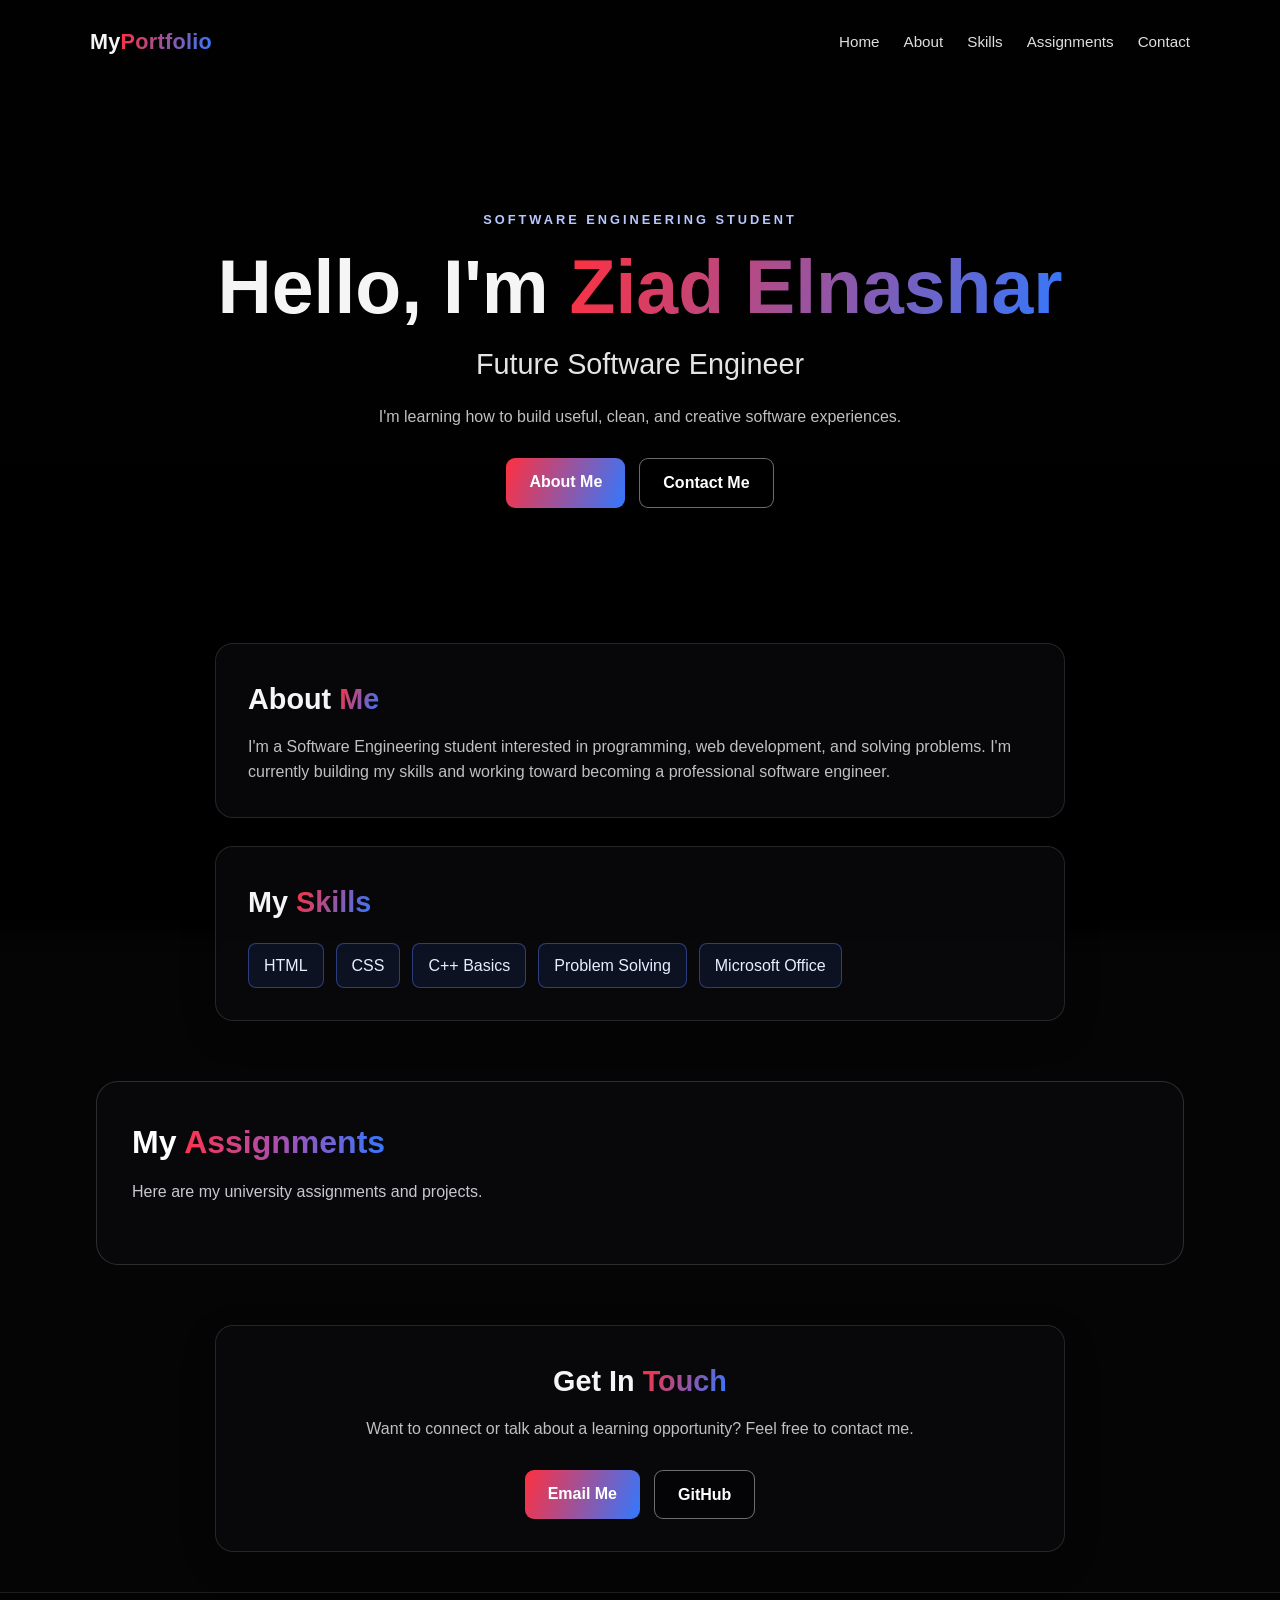
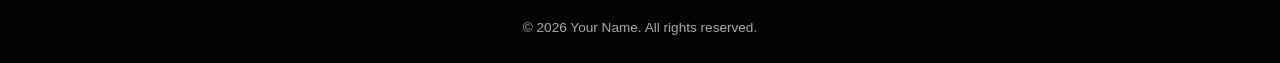
==== index.html @ b49df3b5 "Add files via upload" ====
<!DOCTYPE html>
<html lang="en">
<head>
  <meta charset="UTF-8">
  <meta name="viewport" content="width=device-width, initial-scale=1.0">
  <title>My Portfolio</title>
  <link rel="stylesheet" href="style.css">
</head>
<body>
  <header class="navbar">
    <a class="logo" href="#home">My<span>Portfolio</span></a>
    <nav aria-label="Main navigation">
      <a href="#home">Home</a>
      <a href="#about">About</a>
      <a href="#skills">Skills</a>
      <a href="#assignments">Assignments</a>
      <a href="#contact">Contact</a>
    </nav>
  </header>

  <main>
    <section class="hero" id="home">
      <p class="eyebrow">SOFTWARE ENGINEERING STUDENT</p>
      <h1>Hello, I'm <span>Ziad Elnashar</span></h1>
      <h2>Future Software Engineer</h2>
      <p class="intro">I'm learning how to build useful, clean, and creative software experiences.</p>
      <div class="hero-buttons">
        <a class="button primary" href="#about">About Me</a>
        <a class="button secondary" href="#contact">Contact Me</a>
      </div>
    </section>

    <section class="section-card" id="about">
      <h2>About <span>Me</span></h2>
      <p>I'm a Software Engineering student interested in programming, web development, and solving problems. I'm currently building my skills and working toward becoming a professional software engineer.</p>
    </section>

    <section class="section-card" id="skills">
      <h2>My <span>Skills</span></h2>
      <div class="skills-list">
        <span class="skill">HTML</span>
        <span class="skill">CSS</span>
        <span class="skill">C++ Basics</span>
        <span class="skill">Problem Solving</span>
        <span class="skill">Microsoft Office</span>
      </div>
      </section>
      

     <!-- Assignments Section -->
<section class="assignments" id="assignments">

  <h2>My <span>Assignments</span></h2>

  <p class="assignments-description">
    Here are my university assignments and projects.
  </p>

  <div class="assignments-container" id="assignments-container">

    <!-- Add your assignments here -->

  </div>

</section>

    <section class="section-card contact-card" id="contact">
      <h2>Get In <span>Touch</span></h2>
      <p>Want to connect or talk about a learning opportunity? Feel free to contact me.</p>
      <div class="hero-buttons">
        <a class="button primary" href="mailto:your.email@example.com">Email Me</a>
        <a class="button secondary" href="https://github.com/" target="_blank" rel="noopener noreferrer">GitHub</a>
      </div>
    </section>
  </main>

  <footer>© 2026 Your Name. All rights reserved.</footer>
</body>
</html>
---- style.css ----
:root {
  --background: #050505;
  --text: #f5f5f5;
  --muted: #c0c0c0;
  --red: #ff303f;
  --blue: #3278ff;
  --panel: rgba(10, 10, 14, 0.72);
}

* {
  box-sizing: border-box;
  margin: 0;
  padding: 0;
}

html {
  scroll-behavior: smooth;
  background: var(--background);
}

body {
  min-height: 100vh;
  position: relative;
  isolation: isolate;
  overflow-x: hidden;
  background: transparent;
  color: var(--text);
  font-family: Arial, Helvetica, sans-serif;
  line-height: 1.6;
}

/* Blurred image background with a dark overlay */
body::before {
  content: "";
  position: fixed;
  inset: -18px;
  z-index: -2;
  pointer-events: none;
  background-image:
    linear-gradient(rgba(0, 0, 0, 0.72), rgba(0, 0, 0, 0.88)),
    url("https://tse2.mm.bing.net/th/id/OIP.6WdV5PE-mgxayTFiIqAnPwHaF7?r=0&rs=1&pid=ImgDetMain&o=7&rm=3");
  background-position: center;
  background-size: cover;
  background-repeat: no-repeat;
  filter: blur(9px);
  transform: scale(1.03);
}

body::after {
  content: "";
  position: fixed;
  inset: 0;
  z-index: -1;
  pointer-events: none;
  background: rgba(0, 0, 0, 0.18);
}

a {
  color: inherit;
  text-decoration: none;
}

.navbar {
  width: min(1100px, 90%);
  margin: 0 auto;
  padding: 25px 0;
  display: flex;
  justify-content: space-between;
  align-items: center;
  gap: 24px;
}

.logo {
  font-size: 1.35rem;
  font-weight: 800;
  letter-spacing: 0.3px;
}

.logo span,
h1 span,
.section-card h2 span {
  background: linear-gradient(110deg, var(--red), var(--blue));
  -webkit-background-clip: text;
  background-clip: text;
  color: transparent;
}

nav {
  display: flex;
  flex-wrap: wrap;
  gap: 24px;
}

nav a {
  color: #dedede;
  font-size: 0.95rem;
  transition: color 0.2s ease;
}

nav a:hover {
  color: var(--red);
}

.hero {
  width: min(900px, 90%);
  min-height: 62vh;
  margin: 0 auto;
  display: flex;
  flex-direction: column;
  justify-content: center;
  align-items: center;
  text-align: center;
  padding: 65px 0 75px;
}

.eyebrow {
  color: #b8c8ff;
  font-size: 0.8rem;
  font-weight: 700;
  letter-spacing: 3px;
  margin-bottom: 15px;
}

.hero h1 {
  font-size: clamp(2.5rem, 7vw, 4.7rem);
  line-height: 1.12;
  margin-bottom: 12px;
}

.hero h2 {
  font-size: clamp(1.2rem, 3vw, 1.8rem);
  color: #e4e4e4;
  font-weight: 500;
}

.intro {
  max-width: 580px;
  margin-top: 17px;
  color: var(--muted);
}

.hero-buttons {
  display: flex;
  justify-content: center;
  flex-wrap: wrap;
  gap: 14px;
  margin-top: 28px;
}

.button {
  display: inline-block;
  padding: 11px 23px;
  border-radius: 9px;
  font-weight: 700;
  transition: transform 0.2s ease, box-shadow 0.2s ease;
}

.button:hover {
  transform: translateY(-3px);
  box-shadow: 0 8px 24px rgba(0, 0, 0, 0.35);
}

.button.primary {
  background: linear-gradient(110deg, var(--red), var(--blue));
  color: white;
}

.button.secondary {
  border: 1px solid rgba(255, 255, 255, 0.42);
  background: rgba(0, 0, 0, 0.3);
  color: white;
}

.section-card {
  width: min(850px, 90%);
  margin: 0 auto 28px;
  padding: 32px;
  border: 1px solid rgba(255, 255, 255, 0.12);
  border-radius: 18px;
  background: var(--panel);
  backdrop-filter: blur(5px);
  box-shadow: 0 12px 35px rgba(0, 0, 0, 0.2);
  scroll-margin-top: 25px;
}

.section-card h2 {
  font-size: 1.8rem;
  margin-bottom: 12px;
}

.section-card p {
  color: var(--muted);
}

.skills-list {
  display: flex;
  flex-wrap: wrap;
  gap: 12px;
  margin-top: 18px;
}

.skill {
  padding: 9px 15px;
  border-radius: 8px;
  border: 1px solid rgba(92, 130, 255, 0.4);
  background: rgba(45, 78, 160, 0.16);
  color: #e9edff;
}

.contact-card {
  text-align: center;
  margin-bottom: 40px;
}

footer {
  padding: 24px 15px;
  text-align: center;
  color: #a8a8a8;
  font-size: 0.85rem;
  border-top: 1px solid rgba(255, 255, 255, 0.1);
  background: rgba(0, 0, 0, 0.25);
}

@media (max-width: 600px) {
  .navbar {
    flex-direction: column;
    padding: 20px 0;
  }

  nav {
    justify-content: center;
    gap: 15px;
  }

  .hero {
    min-height: auto;
    padding: 65px 0;
  }

  .section-card {
    padding: 24px 20px;
  }
}
/* Assignments Section */

.assignments {
    width: 85%;
    max-width: 1100px;
    margin: 60px auto;
    padding: 35px;
    border: 1px solid rgba(255, 255, 255, 0.15);
    border-radius: 22px;
    background: rgba(10, 10, 14, 0.85);
    color: white;
}

.assignments h2 {
    font-size: 32px;
    margin-bottom: 10px;
}

.assignments h2 span {
    background: linear-gradient(
        90deg,
        #ff334f,
        #a451b4,
        #3478ff
    );

    -webkit-background-clip: text;
    background-clip: text;
    color: transparent;
}

.assignments-description {
    color: #c8c8cd;
    margin-bottom: 25px;
}

.assignments-container {
    display: grid;
    grid-template-columns: repeat(2, minmax(0, 1fr));
    gap: 20px;
}

.assignment-card {
    padding: 25px;
    border-radius: 15px;
    background: rgba(255, 255, 255, 0.04);
    border: 1px solid rgba(255, 255, 255, 0.12);
    transition: transform 0.3s, border-color 0.3s;
}

.assignment-card:hover {
    transform: translateY(-5px);
    border-color: #8b66e8;
}

.assignment-card h3 {
    font-size: 21px;
    margin-bottom: 8px;
}

.assignment-card p {
    color: #c8c8cd;
    margin-bottom: 20px;
}

.assignment-card a {
    display: inline-block;
    padding: 10px 18px;
    border-radius: 8px;
    color: white;
    text-decoration: none;
    font-weight: bold;
    background: linear-gradient(100deg, #ff334f, #3478ff);
}

.assignment-card a:hover {
    opacity: 0.85;
}

@media (max-width: 600px) {
    .assignments {
        width: 92%;
        padding: 22px;
    }

    .assignments-container {
        grid-template-columns: 1fr;
    }
}
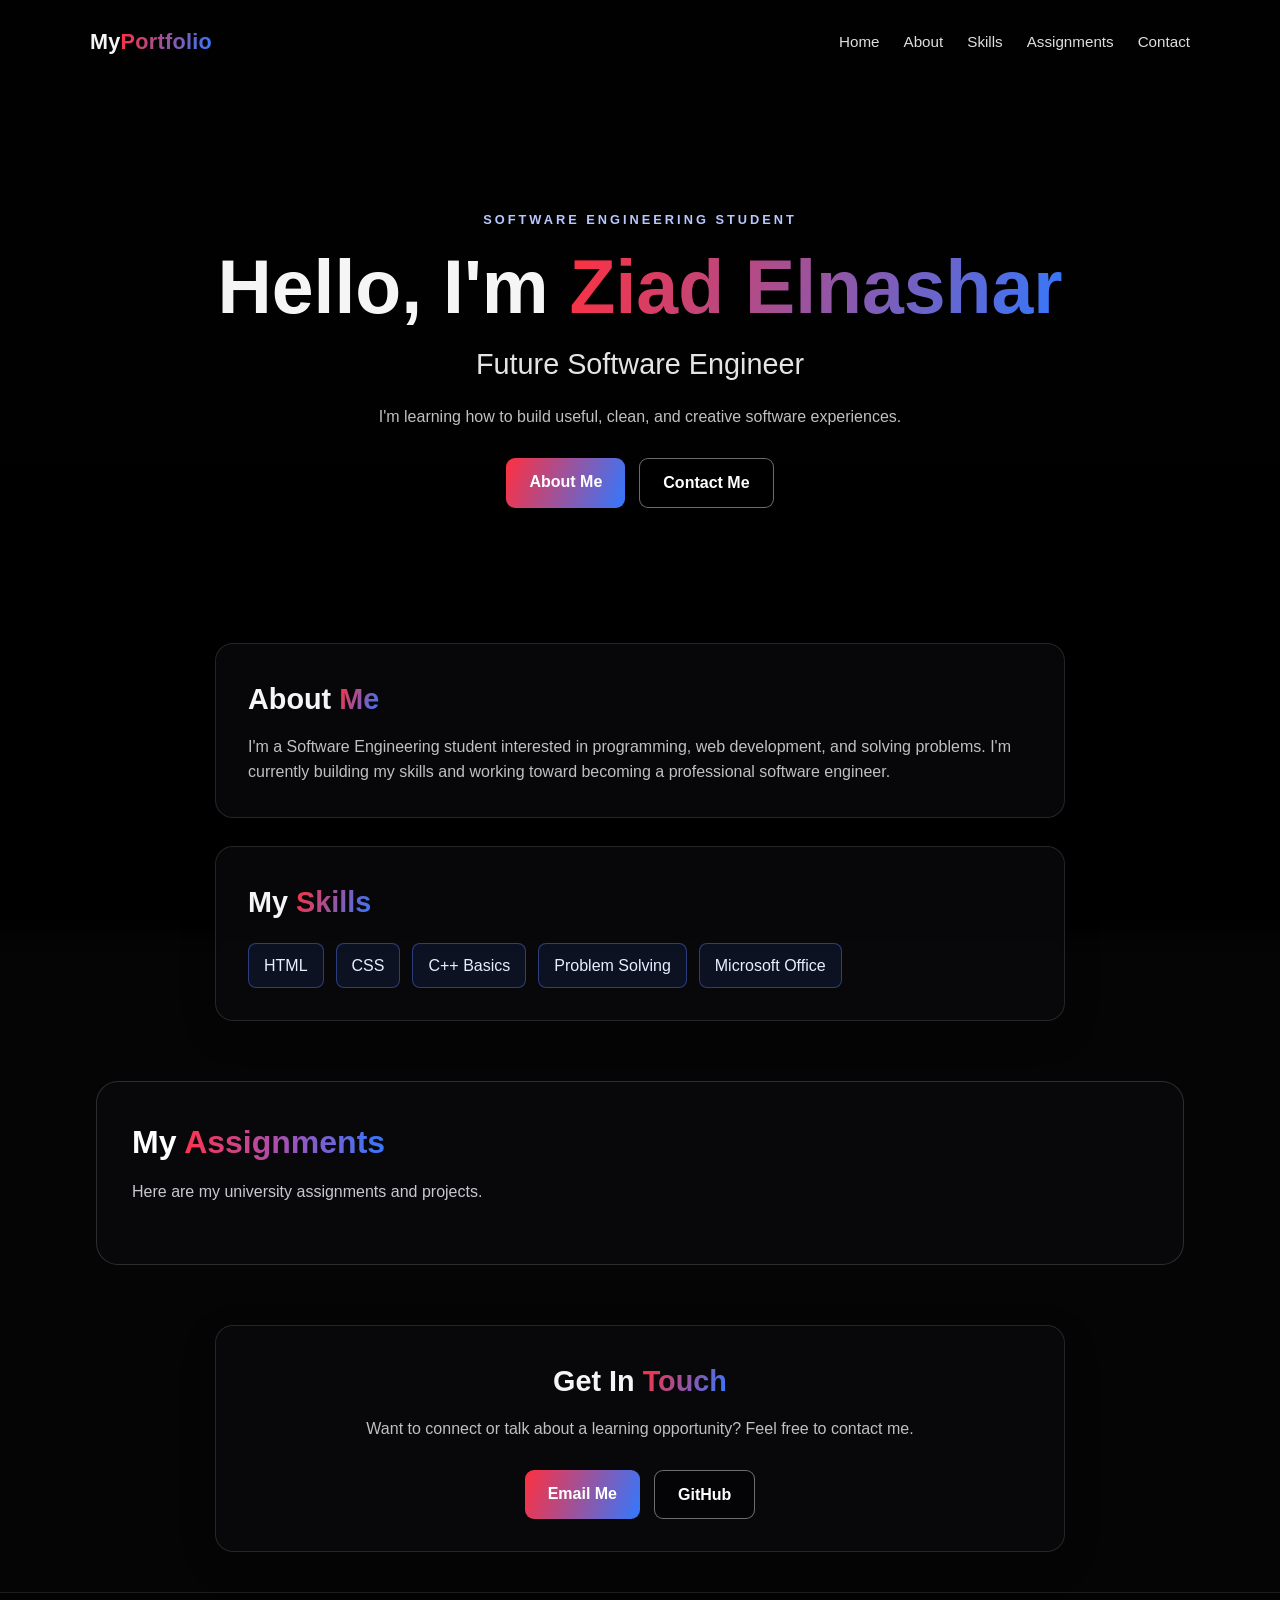
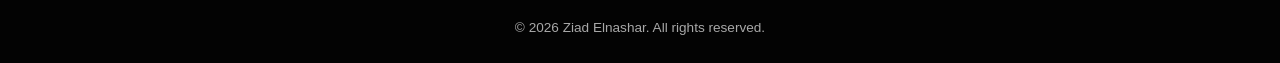
==== commit 0824e01c: "Fix HTML encoding issues in index.html" ====
--- a/index.html
+++ b/index.html
@@ -68,12 +68,12 @@
       <h2>Get In <span>Touch</span></h2>
       <p>Want to connect or talk about a learning opportunity? Feel free to contact me.</p>
       <div class="hero-buttons">
-        <a class="button primary" href="mailto:your.email@example.com">Email Me</a>
-        <a class="button secondary" href="https://github.com/" target="_blank" rel="noopener noreferrer">GitHub</a>
+        <a class="button primary" href="mailto:zziaddmohamedd@gmail.com">Email Me</a>
+        <a class="button secondary" href="https://github.com/ziad3034" target="_blank" rel="noopener noreferrer">GitHub</a>
       </div>
     </section>
   </main>
 
-  <footer>© 2026 Your Name. All rights reserved.</footer>
+  <footer>© 2026 Ziad Elnashar. All rights reserved.</footer>
 </body>
-</html>+</html>
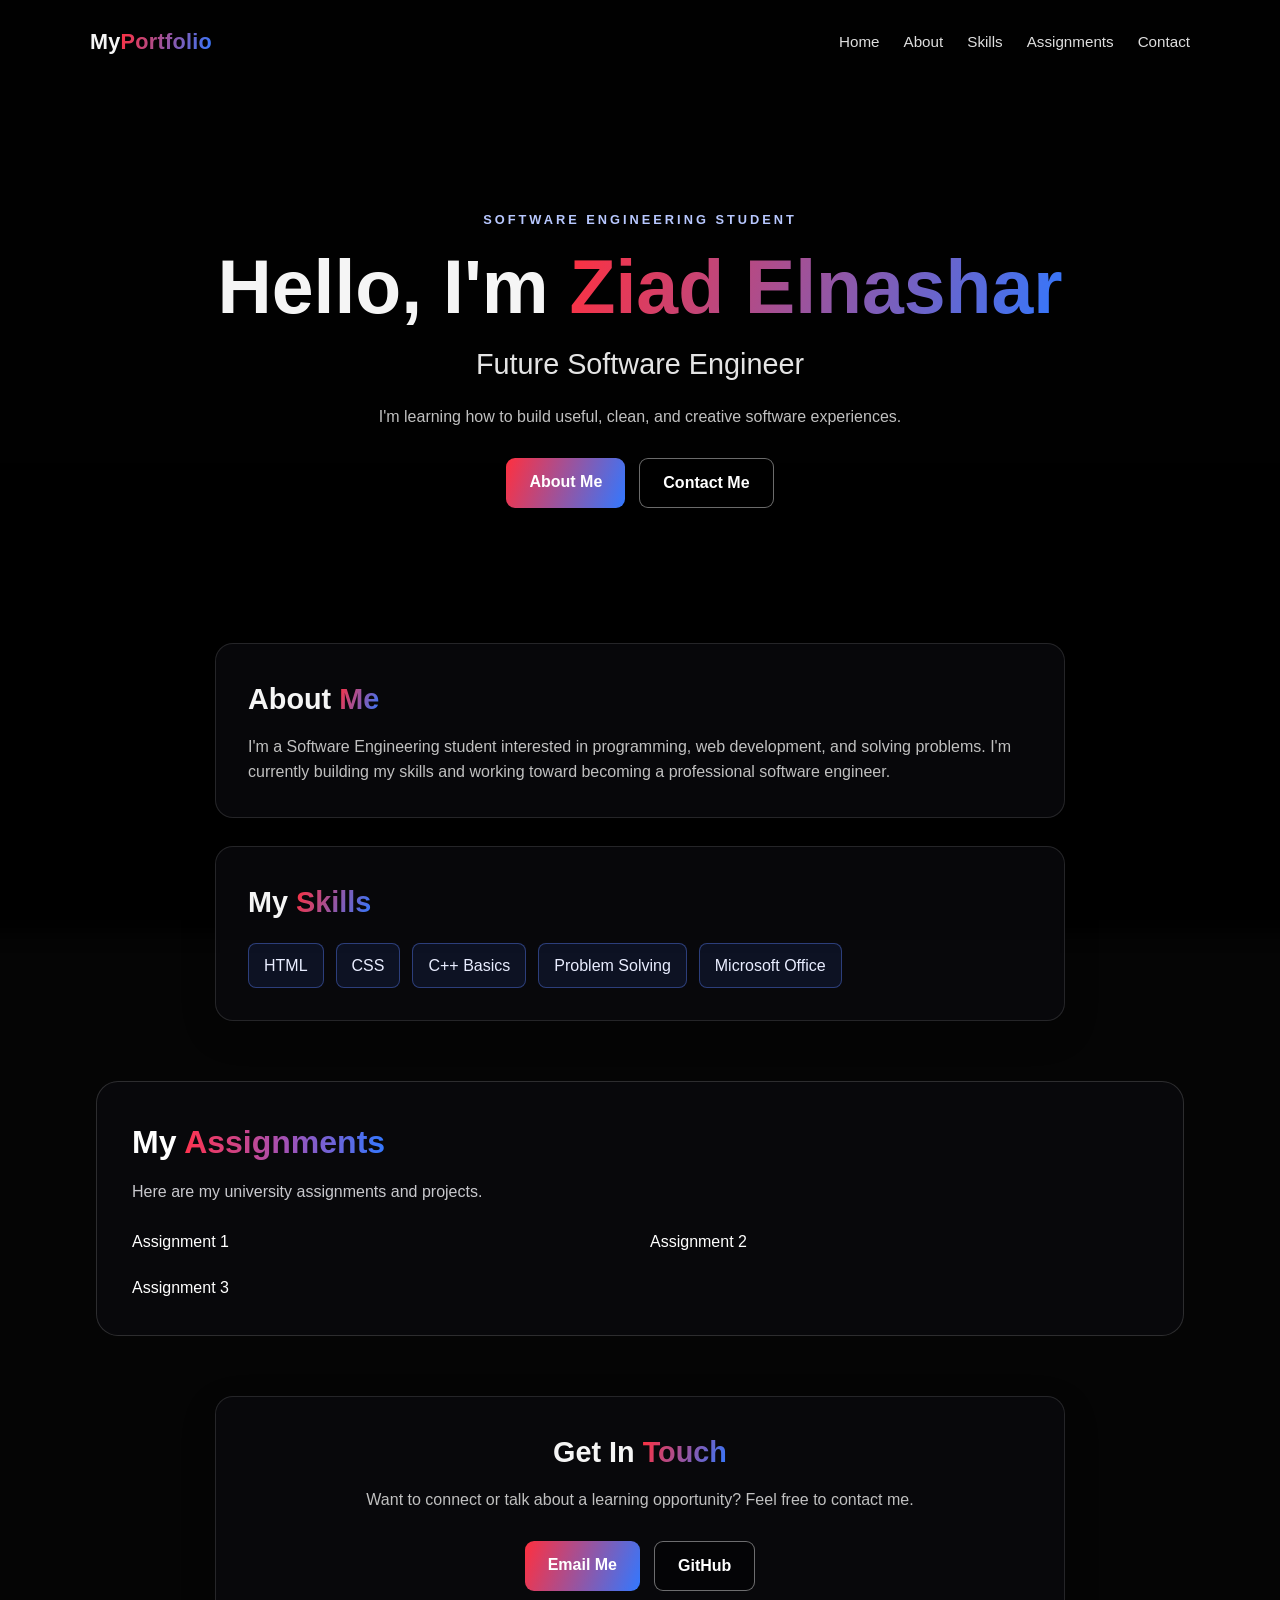
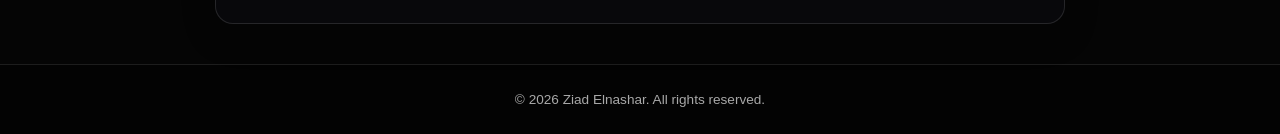
==== commit 76a41319: "Add assignment links to index.html Added links to assignments in the assignments section." ====
--- a/index.html
+++ b/index.html
@@ -59,6 +59,13 @@
   <div class="assignments-container" id="assignments-container">
 
     <!-- Add your assignments here -->
+     <a href="assignments/Assignment 1.html" target="_blank">
+    Assignment 1
+</a>
+    <a href="assignments/Assignment 2.html" target="_blank">
+    Assignment 2
+    </a>
+    <a href="assignments/Assignment 3.html" target="_blank"> Assignment 3 </a>
 
   </div>
 
@@ -68,7 +75,7 @@
       <h2>Get In <span>Touch</span></h2>
       <p>Want to connect or talk about a learning opportunity? Feel free to contact me.</p>
       <div class="hero-buttons">
-        <a class="button primary" href="mailto:zziaddmohamedd@gmail.com">Email Me</a>
+        <a class="button primary" href="mailto:zziaddmohamedd@example.com">Email Me</a>
         <a class="button secondary" href="https://github.com/ziad3034" target="_blank" rel="noopener noreferrer">GitHub</a>
       </div>
     </section>
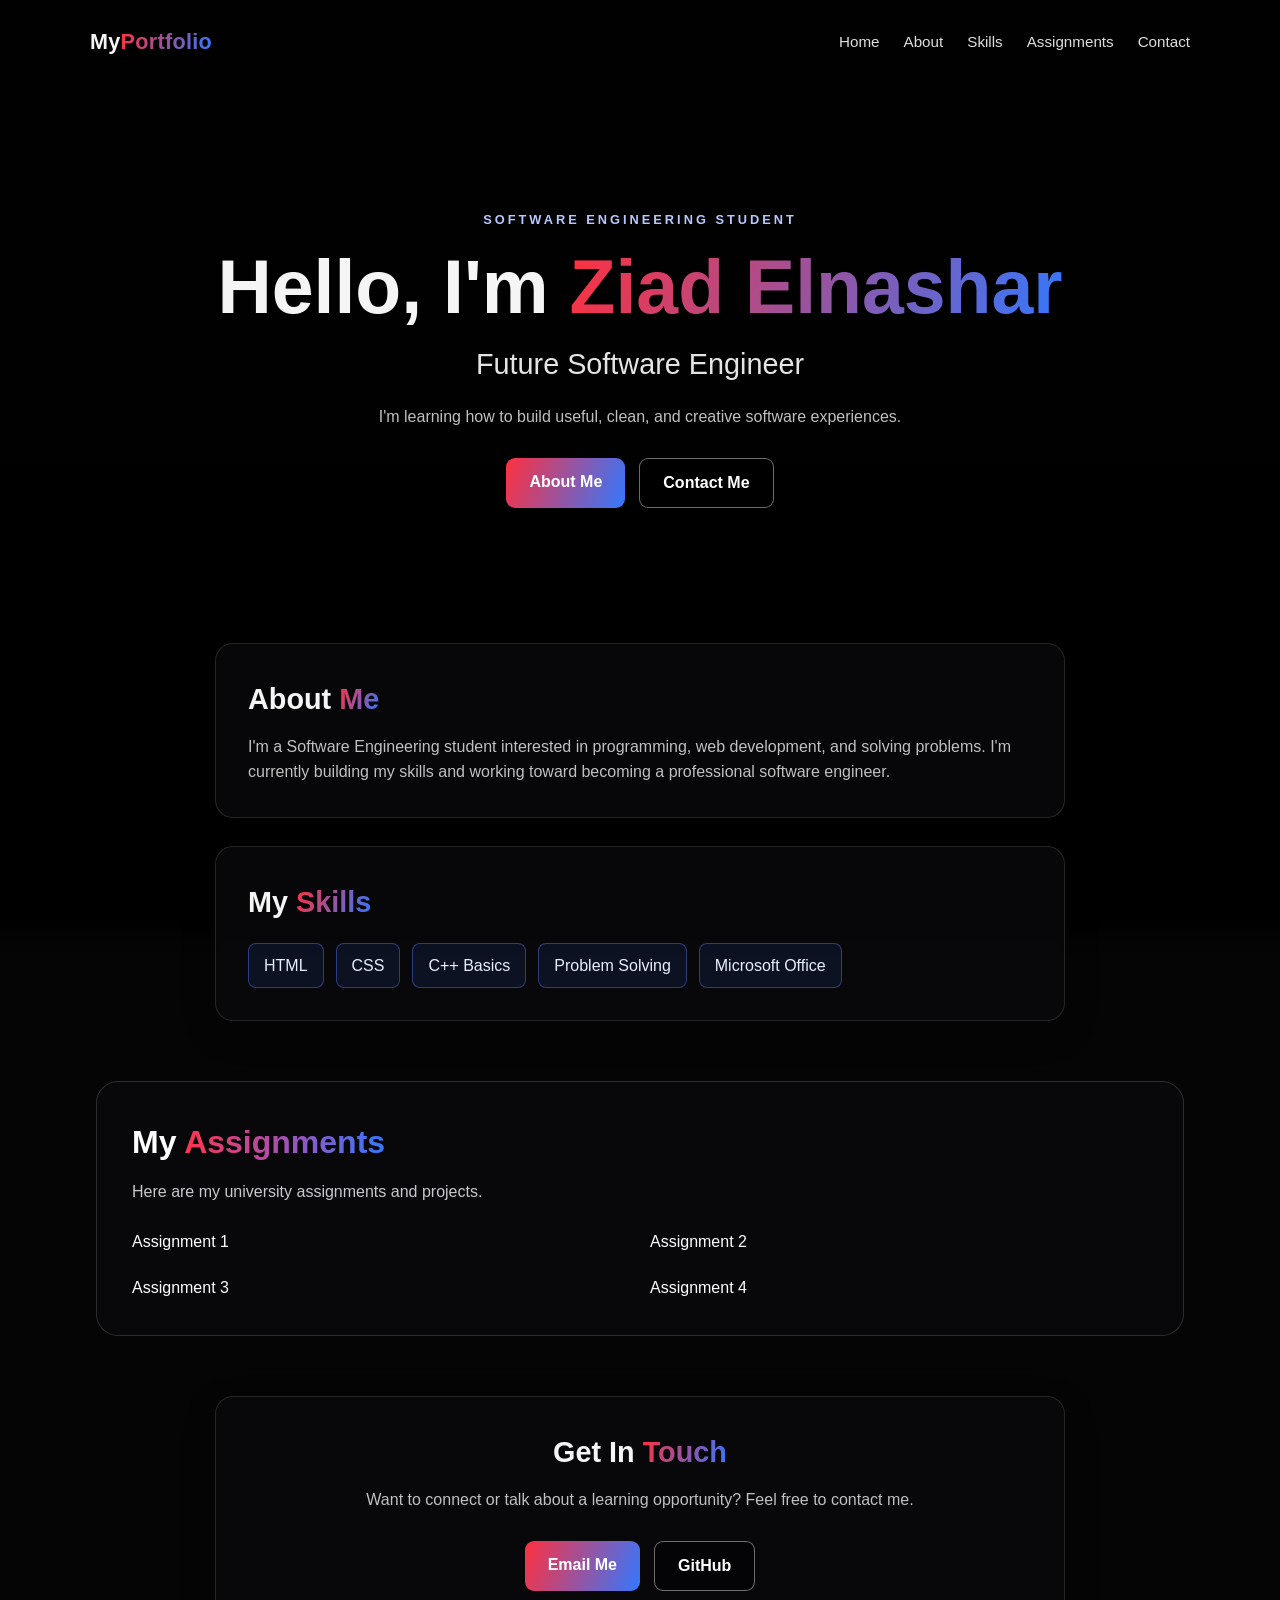
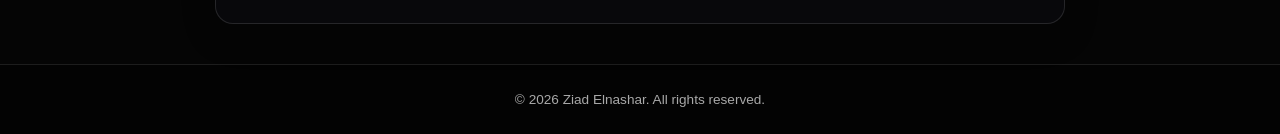
==== commit 079f19ef: "Update assignments section with new links Added a new assignment link and updated the assignments se" ====
--- a/index.html
+++ b/index.html
@@ -59,13 +59,10 @@
   <div class="assignments-container" id="assignments-container">
 
     <!-- Add your assignments here -->
-     <a href="assignments/Assignment 1.html" target="_blank">
-    Assignment 1
-</a>
-    <a href="assignments/Assignment 2.html" target="_blank">
-    Assignment 2
-    </a>
+    <a href="assignments/Assignment 1.html" target="_blank"> Assignment 1 </a>
+    <a href="assignments/Assignment 2.html" target="_blank"> Assignment 2 </a>
     <a href="assignments/Assignment 3.html" target="_blank"> Assignment 3 </a>
+    <a href="assignments/Assignment 4.html" target="_blank"> Assignment 4 </a>
 
   </div>
 
